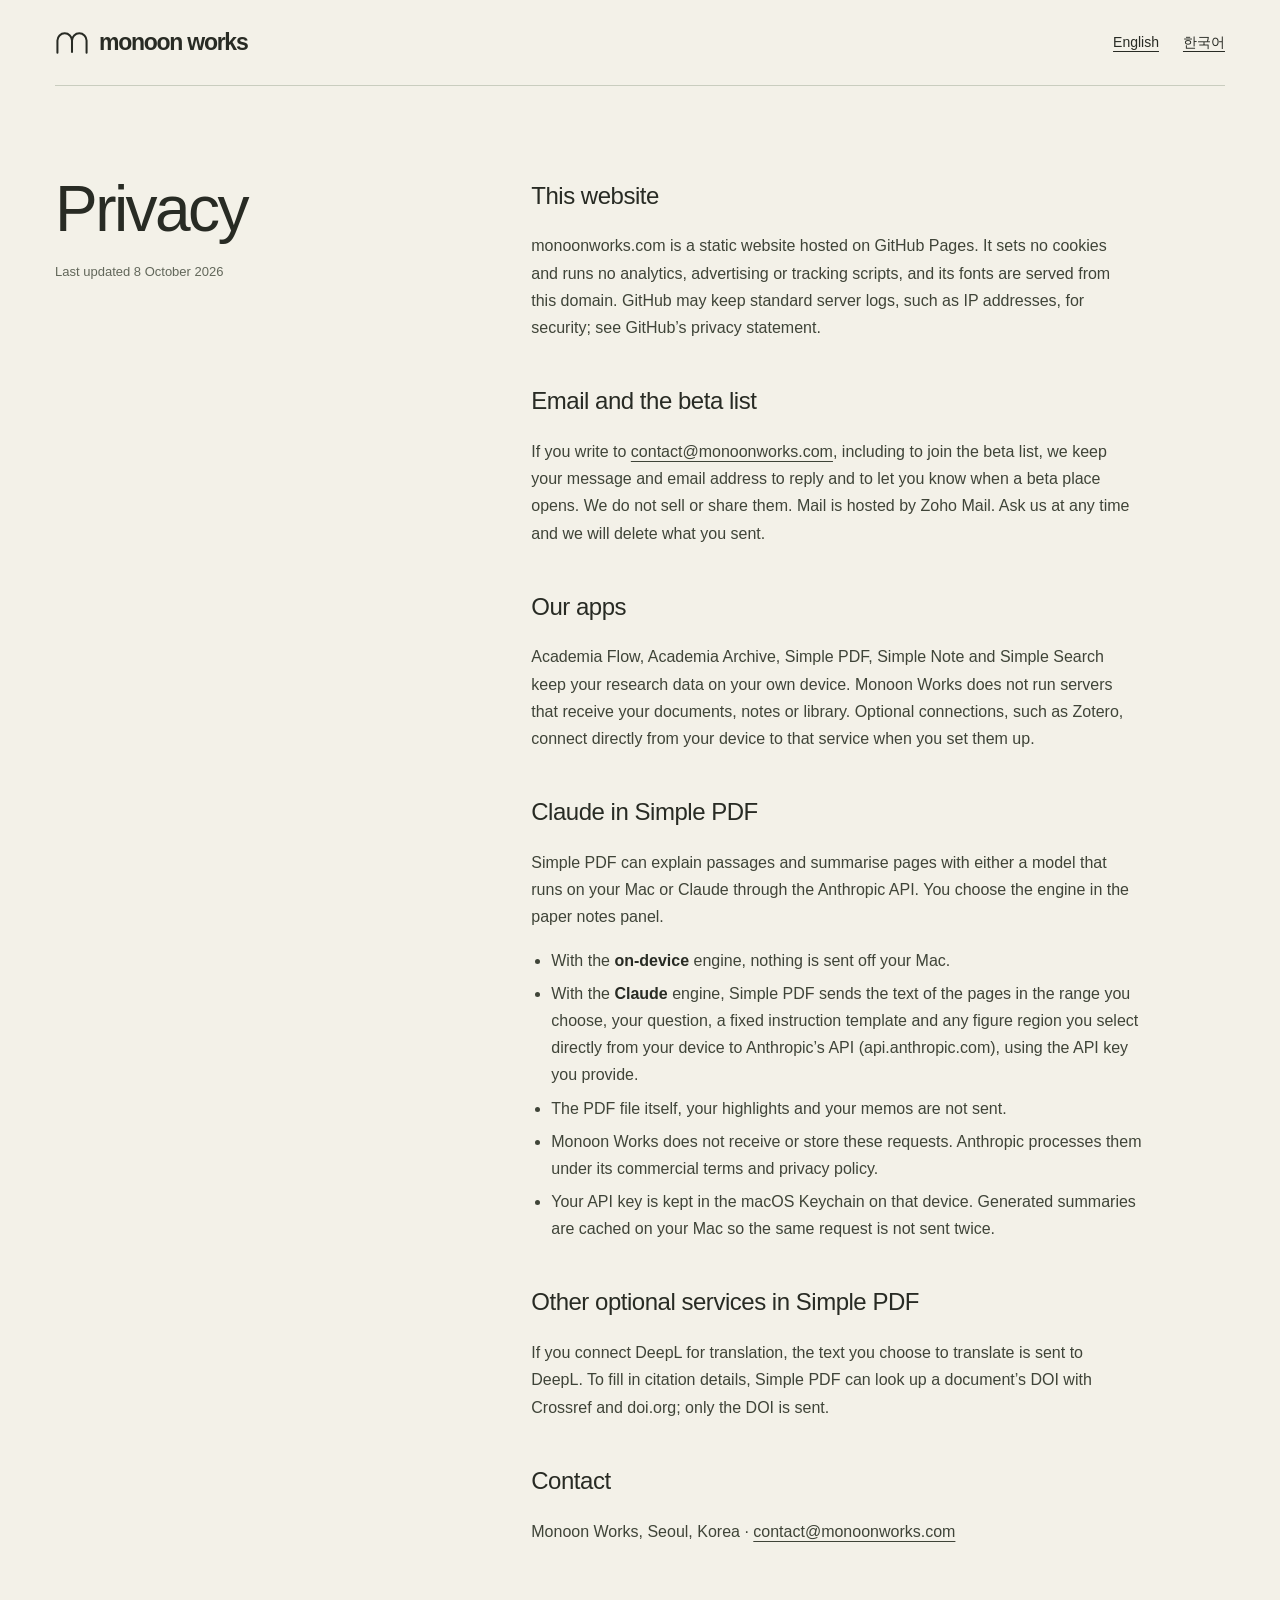
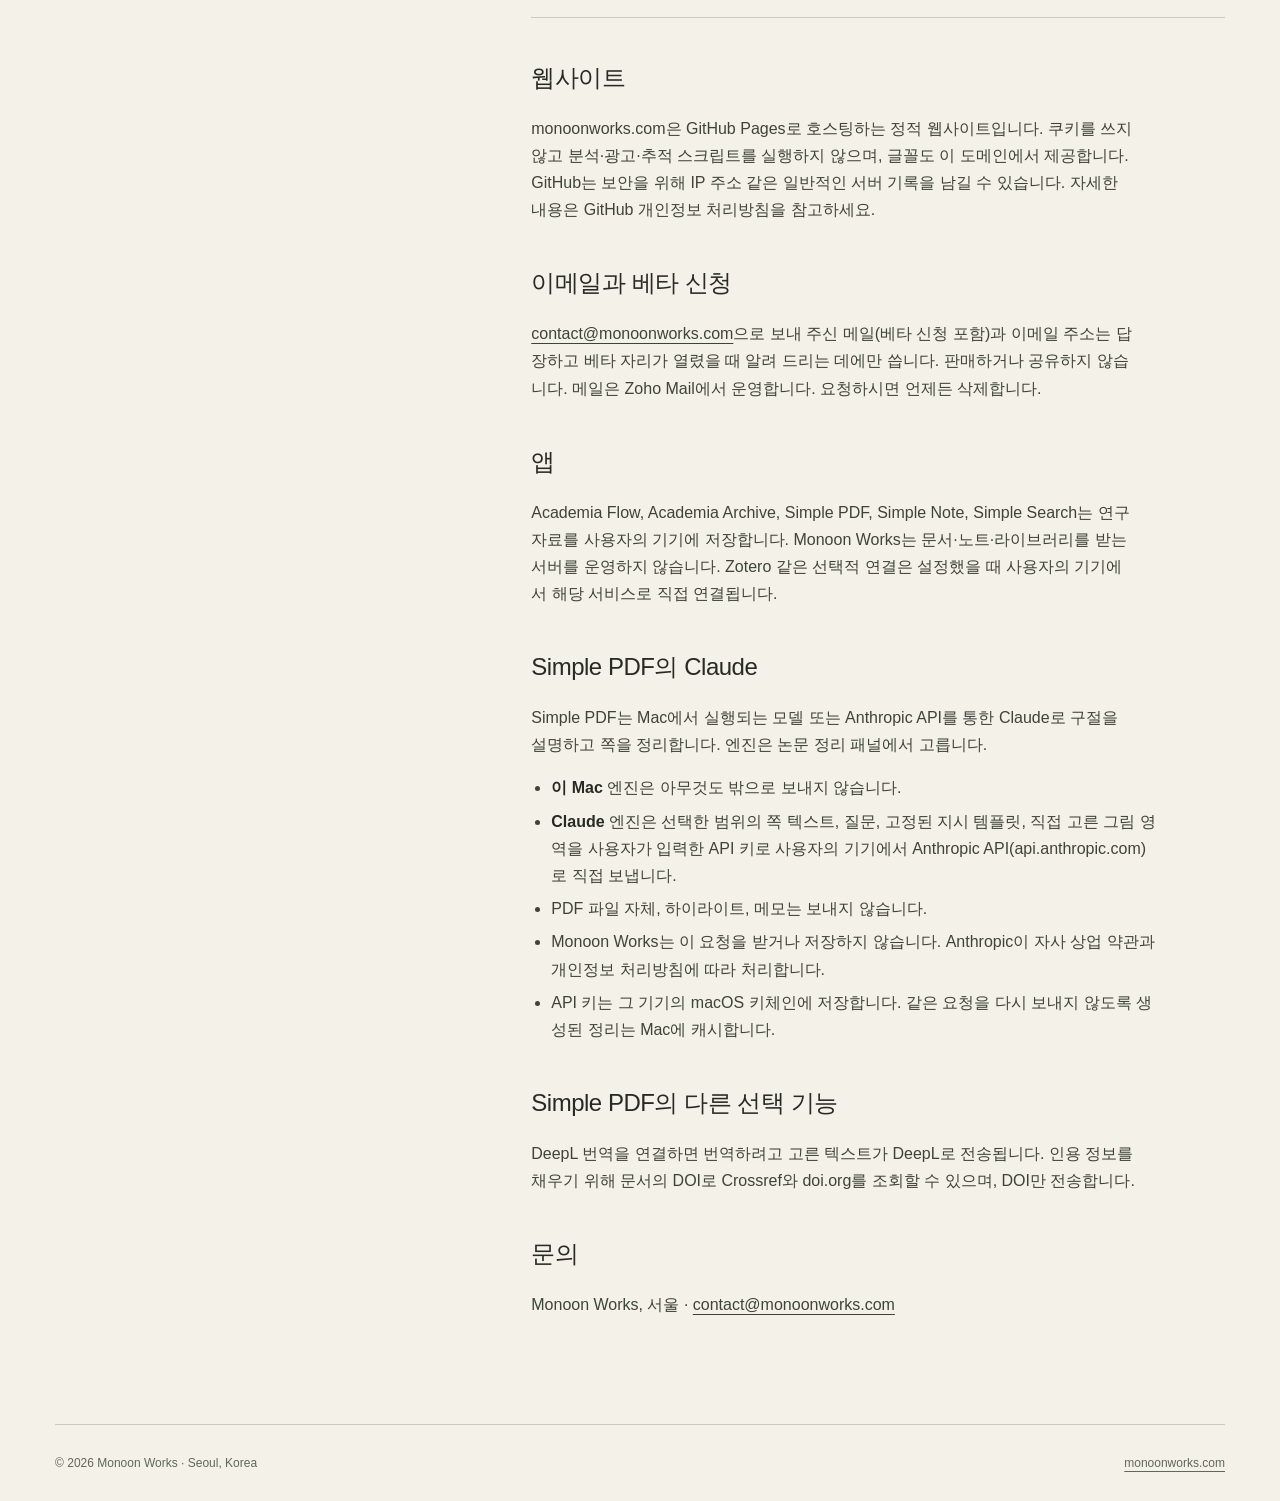
==== privacy.html @ cc3efdac "Launch the v2 design as the main site with Claude, roadmap and beta - Promote the v2 editorial desig" ====
<!doctype html>
<html lang="en">
<head>
<meta charset="utf-8">
<meta name="viewport" content="width=device-width,initial-scale=1">
<meta name="theme-color" content="#f3f1e8">
<meta name="description" content="How Monoon Works handles data on this website, by email, and in its apps, including Claude in Simple PDF.">
<link rel="canonical" href="https://monoonworks.com/privacy.html">
<link rel="icon" href="favicon.svg" type="image/svg+xml">
<title>Privacy — Monoon Works</title>
<style>
@font-face{font-family:Bricolage;src:url('bricolage-regular.ttf') format('truetype');font-weight:400;font-display:swap}
@font-face{font-family:Bricolage;src:url('bricolage-semibold.ttf') format('truetype');font-weight:600;font-display:swap}
:root{--paper:#f3f1e8;--ink:#282b24;--muted:#62675a;--line:#c9cdbf;--accent:#b4482f;--gutter:clamp(20px,4.3vw,72px)}
*{box-sizing:border-box}html,body{margin:0}body{background:var(--paper);color:var(--ink);font:400 16px/1.7 Bricolage,"Apple SD Gothic Neo","Malgun Gothic",sans-serif;-webkit-font-smoothing:antialiased}
a{color:inherit;text-underline-offset:4px;text-decoration-thickness:1px}a:focus-visible{outline:3px solid var(--accent);outline-offset:4px}
.wrap{max-width:1600px;margin-inline:auto;padding-inline:var(--gutter)}
header{height:86px;display:flex;align-items:center;justify-content:space-between;gap:20px;border-bottom:1px solid var(--line)}
.brand{display:flex;align-items:center;gap:10px;text-decoration:none;font-size:23px;font-weight:600;letter-spacing:-.055em}.brand img{width:34px;height:30px}
header nav{display:flex;gap:24px;font-size:14px}
main{display:grid;grid-template-columns:.75fr 1.25fr;gap:60px;padding-block:clamp(56px,7vw,112px)}
h1{font-weight:400;font-size:clamp(40px,5vw,72px);line-height:1.05;letter-spacing:-.04em;margin:0}
.updated{margin-top:18px;font-size:13px;color:var(--muted)}
section+section{margin-top:72px;padding-top:40px;border-top:1px solid var(--line)}
h2{font-weight:400;font-size:24px;letter-spacing:-.02em;margin:40px 0 10px}h2:first-child{margin-top:0}
p,li{max-width:68ch;color:#3f4438}ul{padding-left:20px}li+li{margin-top:6px}strong{font-weight:600;color:var(--ink)}
footer{border-top:1px solid var(--line);padding-block:28px;font-size:12px;color:var(--muted);display:flex;justify-content:space-between;gap:20px;flex-wrap:wrap}
@media(max-width:760px){header{height:72px}.brand{font-size:21px}main{grid-template-columns:1fr;gap:28px}}
</style>
</head>
<body>
<div class="wrap">
<header><a class="brand" href="./"><img src="images/monoon-mark.svg" width="34" height="30" alt=""><span>monoon works</span></a><nav><a href="#en">English</a><a href="#ko" lang="ko">한국어</a></nav></header>
<main>
<div><h1>Privacy</h1><p class="updated">Last updated 8 October 2026</p></div>
<div>
<section id="en">
<h2>This website</h2>
<p>monoonworks.com is a static website hosted on GitHub Pages. It sets no cookies and runs no analytics, advertising or tracking scripts, and its fonts are served from this domain. GitHub may keep standard server logs, such as IP addresses, for security; see GitHub’s privacy statement.</p>
<h2>Email and the beta list</h2>
<p>If you write to <a href="mailto:contact@monoonworks.com">contact@monoonworks.com</a>, including to join the beta list, we keep your message and email address to reply and to let you know when a beta place opens. We do not sell or share them. Mail is hosted by Zoho Mail. Ask us at any time and we will delete what you sent.</p>
<h2>Our apps</h2>
<p>Academia Flow, Academia Archive, Simple PDF, Simple Note and Simple Search keep your research data on your own device. Monoon Works does not run servers that receive your documents, notes or library. Optional connections, such as Zotero, connect directly from your device to that service when you set them up.</p>
<h2>Claude in Simple PDF</h2>
<p>Simple PDF can explain passages and summarise pages with either a model that runs on your Mac or Claude through the Anthropic API. You choose the engine in the paper notes panel.</p>
<ul>
<li>With the <strong>on-device</strong> engine, nothing is sent off your Mac.</li>
<li>With the <strong>Claude</strong> engine, Simple PDF sends the text of the pages in the range you choose, your question, a fixed instruction template and any figure region you select directly from your device to Anthropic’s API (api.anthropic.com), using the API key you provide.</li>
<li>The PDF file itself, your highlights and your memos are not sent.</li>
<li>Monoon Works does not receive or store these requests. Anthropic processes them under its commercial terms and privacy policy.</li>
<li>Your API key is kept in the macOS Keychain on that device. Generated summaries are cached on your Mac so the same request is not sent twice.</li>
</ul>
<h2>Other optional services in Simple PDF</h2>
<p>If you connect DeepL for translation, the text you choose to translate is sent to DeepL. To fill in citation details, Simple PDF can look up a document’s DOI with Crossref and doi.org; only the DOI is sent.</p>
<h2>Contact</h2>
<p>Monoon Works, Seoul, Korea · <a href="mailto:contact@monoonworks.com">contact@monoonworks.com</a></p>
</section>
<section id="ko" lang="ko">
<h2>웹사이트</h2>
<p>monoonworks.com은 GitHub Pages로 호스팅하는 정적 웹사이트입니다. 쿠키를 쓰지 않고 분석·광고·추적 스크립트를 실행하지 않으며, 글꼴도 이 도메인에서 제공합니다. GitHub는 보안을 위해 IP 주소 같은 일반적인 서버 기록을 남길 수 있습니다. 자세한 내용은 GitHub 개인정보 처리방침을 참고하세요.</p>
<h2>이메일과 베타 신청</h2>
<p><a href="mailto:contact@monoonworks.com">contact@monoonworks.com</a>으로 보내 주신 메일(베타 신청 포함)과 이메일 주소는 답장하고 베타 자리가 열렸을 때 알려 드리는 데에만 씁니다. 판매하거나 공유하지 않습니다. 메일은 Zoho Mail에서 운영합니다. 요청하시면 언제든 삭제합니다.</p>
<h2>앱</h2>
<p>Academia Flow, Academia Archive, Simple PDF, Simple Note, Simple Search는 연구 자료를 사용자의 기기에 저장합니다. Monoon Works는 문서·노트·라이브러리를 받는 서버를 운영하지 않습니다. Zotero 같은 선택적 연결은 설정했을 때 사용자의 기기에서 해당 서비스로 직접 연결됩니다.</p>
<h2>Simple PDF의 Claude</h2>
<p>Simple PDF는 Mac에서 실행되는 모델 또는 Anthropic API를 통한 Claude로 구절을 설명하고 쪽을 정리합니다. 엔진은 논문 정리 패널에서 고릅니다.</p>
<ul>
<li><strong>이 Mac</strong> 엔진은 아무것도 밖으로 보내지 않습니다.</li>
<li><strong>Claude</strong> 엔진은 선택한 범위의 쪽 텍스트, 질문, 고정된 지시 템플릿, 직접 고른 그림 영역을 사용자가 입력한 API 키로 사용자의 기기에서 Anthropic API(api.anthropic.com)로 직접 보냅니다.</li>
<li>PDF 파일 자체, 하이라이트, 메모는 보내지 않습니다.</li>
<li>Monoon Works는 이 요청을 받거나 저장하지 않습니다. Anthropic이 자사 상업 약관과 개인정보 처리방침에 따라 처리합니다.</li>
<li>API 키는 그 기기의 macOS 키체인에 저장합니다. 같은 요청을 다시 보내지 않도록 생성된 정리는 Mac에 캐시합니다.</li>
</ul>
<h2>Simple PDF의 다른 선택 기능</h2>
<p>DeepL 번역을 연결하면 번역하려고 고른 텍스트가 DeepL로 전송됩니다. 인용 정보를 채우기 위해 문서의 DOI로 Crossref와 doi.org를 조회할 수 있으며, DOI만 전송합니다.</p>
<h2>문의</h2>
<p>Monoon Works, 서울 · <a href="mailto:contact@monoonworks.com">contact@monoonworks.com</a></p>
</section>
</div>
</main>
<footer><span>© 2026 Monoon Works · Seoul, Korea</span><a href="./">monoonworks.com</a></footer>
</div>
</body>
</html>
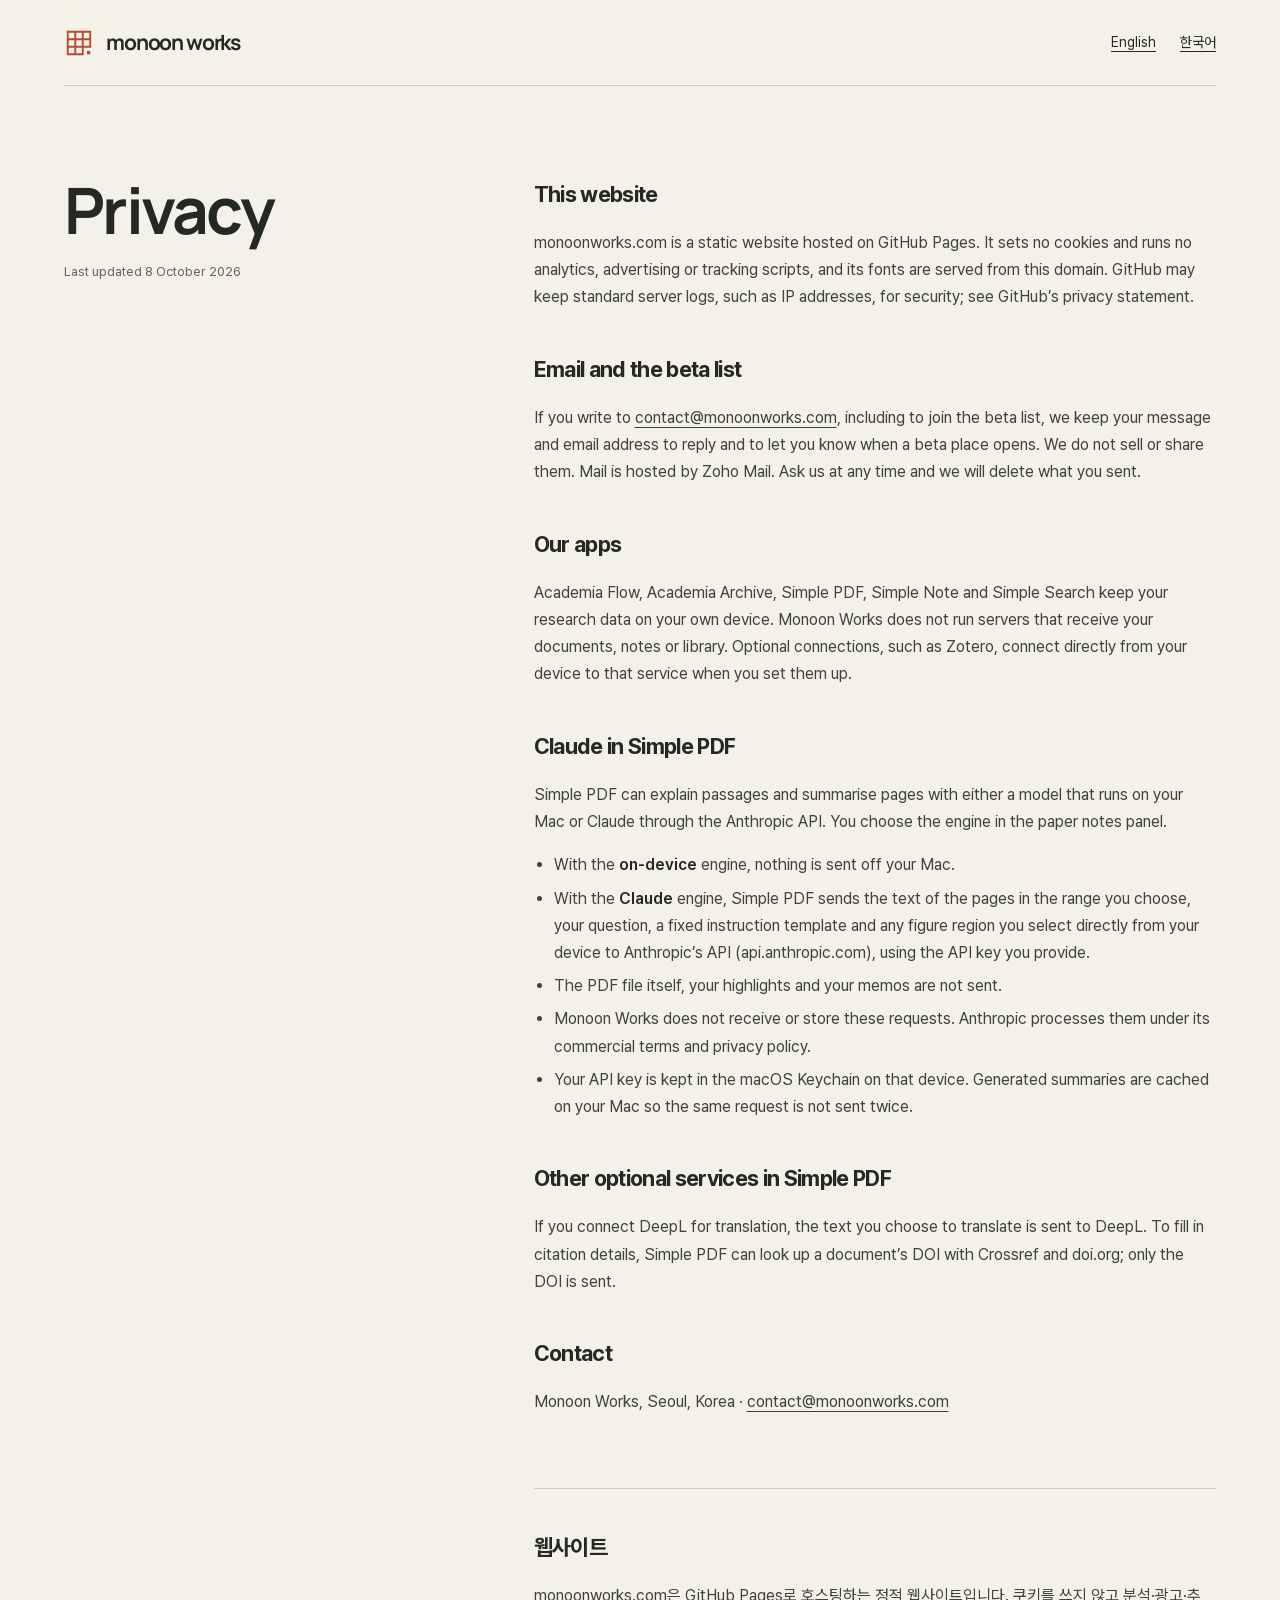
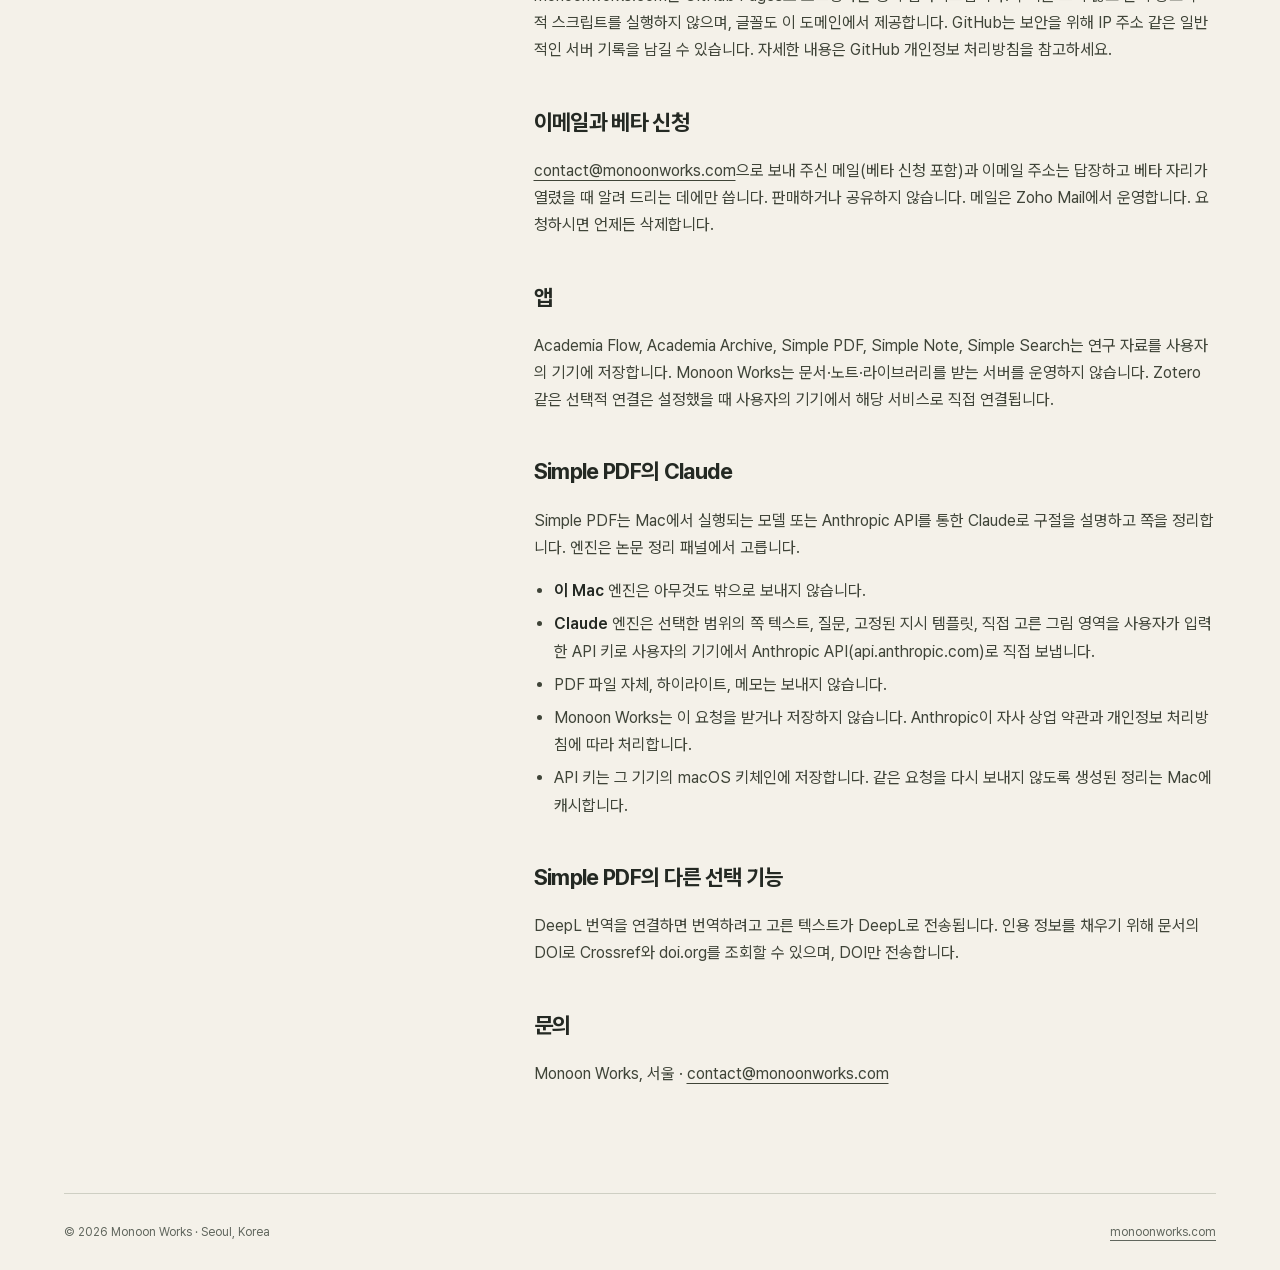
==== commit d1b701f9: "Rebuild the site on the brand book: the grid, the dot, and the thread - New visual world from "Monoo" ====
--- a/privacy.html
+++ b/privacy.html
@@ -9,20 +9,20 @@
 <link rel="icon" href="favicon.svg" type="image/svg+xml">
 <title>Privacy — Monoon Works</title>
 <style>
-@font-face{font-family:Bricolage;src:url('bricolage-regular.ttf') format('truetype');font-weight:400;font-display:swap}
-@font-face{font-family:Bricolage;src:url('bricolage-semibold.ttf') format('truetype');font-weight:600;font-display:swap}
-:root{--paper:#f3f1e8;--ink:#282b24;--muted:#62675a;--line:#c9cdbf;--accent:#b4482f;--gutter:clamp(20px,4.3vw,72px)}
-*{box-sizing:border-box}html,body{margin:0}body{background:var(--paper);color:var(--ink);font:400 16px/1.7 Bricolage,"Apple SD Gothic Neo","Malgun Gothic",sans-serif;-webkit-font-smoothing:antialiased}
+@font-face{font-family:Manrope;src:url('fonts/manrope-bold.woff2') format('woff2');font-weight:700;font-display:swap}
+@font-face{font-family:Pretendard;src:url('fonts/pretendard-subset.woff2') format('woff2');font-weight:300 800;font-display:swap}
+:root{--paper:#F4F1E9;--ink:#242923;--muted:#60665D;--line:#CECFC3;--accent:#B44B34;--gutter:clamp(22px,5vw,80px)}
+*{box-sizing:border-box}html,body{margin:0}body{background:var(--paper);color:var(--ink);font:400 16px/1.7 Pretendard,Manrope,"Apple SD Gothic Neo",sans-serif;-webkit-font-smoothing:antialiased}
 a{color:inherit;text-underline-offset:4px;text-decoration-thickness:1px}a:focus-visible{outline:3px solid var(--accent);outline-offset:4px}
 .wrap{max-width:1600px;margin-inline:auto;padding-inline:var(--gutter)}
 header{height:86px;display:flex;align-items:center;justify-content:space-between;gap:20px;border-bottom:1px solid var(--line)}
-.brand{display:flex;align-items:center;gap:10px;text-decoration:none;font-size:23px;font-weight:600;letter-spacing:-.055em}.brand img{width:34px;height:30px}
+.brand{display:flex;align-items:center;gap:12px;text-decoration:none;font:700 21px/1 Manrope,sans-serif;letter-spacing:-.055em}.brand img{width:30px;height:30px}
 header nav{display:flex;gap:24px;font-size:14px}
 main{display:grid;grid-template-columns:.75fr 1.25fr;gap:60px;padding-block:clamp(56px,7vw,112px)}
-h1{font-weight:400;font-size:clamp(40px,5vw,72px);line-height:1.05;letter-spacing:-.04em;margin:0}
+h1{font:700 clamp(40px,5vw,72px)/1.05 Manrope,sans-serif;letter-spacing:-.04em;margin:0}
 .updated{margin-top:18px;font-size:13px;color:var(--muted)}
 section+section{margin-top:72px;padding-top:40px;border-top:1px solid var(--line)}
-h2{font-weight:400;font-size:24px;letter-spacing:-.02em;margin:40px 0 10px}h2:first-child{margin-top:0}
+h2{font-weight:700;font-size:22px;letter-spacing:-.03em;margin:40px 0 10px}h2:first-child{margin-top:0}
 p,li{max-width:68ch;color:#3f4438}ul{padding-left:20px}li+li{margin-top:6px}strong{font-weight:600;color:var(--ink)}
 footer{border-top:1px solid var(--line);padding-block:28px;font-size:12px;color:var(--muted);display:flex;justify-content:space-between;gap:20px;flex-wrap:wrap}
 @media(max-width:760px){header{height:72px}.brand{font-size:21px}main{grid-template-columns:1fr;gap:28px}}
@@ -30,7 +30,7 @@
 </head>
 <body>
 <div class="wrap">
-<header><a class="brand" href="./"><img src="images/monoon-mark.svg" width="34" height="30" alt=""><span>monoon works</span></a><nav><a href="#en">English</a><a href="#ko" lang="ko">한국어</a></nav></header>
+<header><a class="brand" href="./"><img src="images/mark-monoon.svg" width="30" height="30" alt=""><span>monoon works</span></a><nav><a href="#en">English</a><a href="#ko" lang="ko">한국어</a></nav></header>
 <main>
 <div><h1>Privacy</h1><p class="updated">Last updated 8 October 2026</p></div>
 <div>
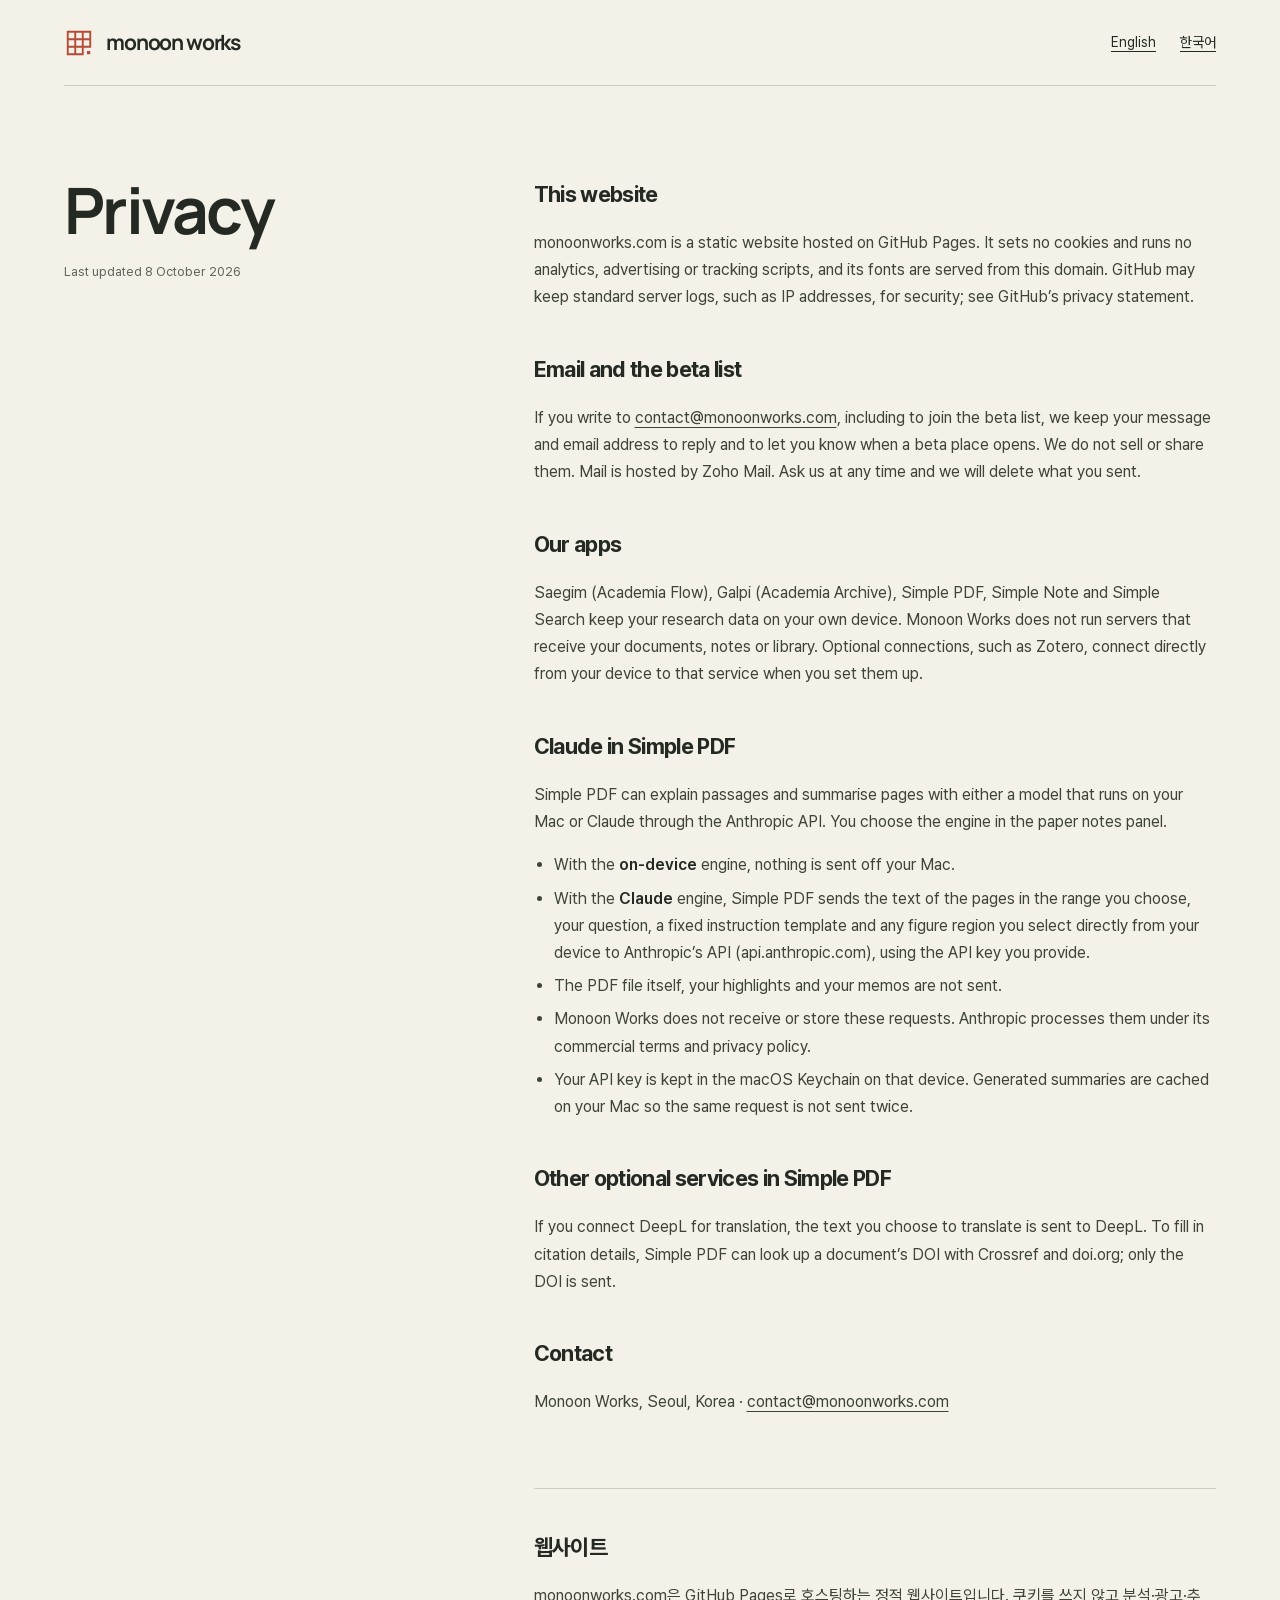
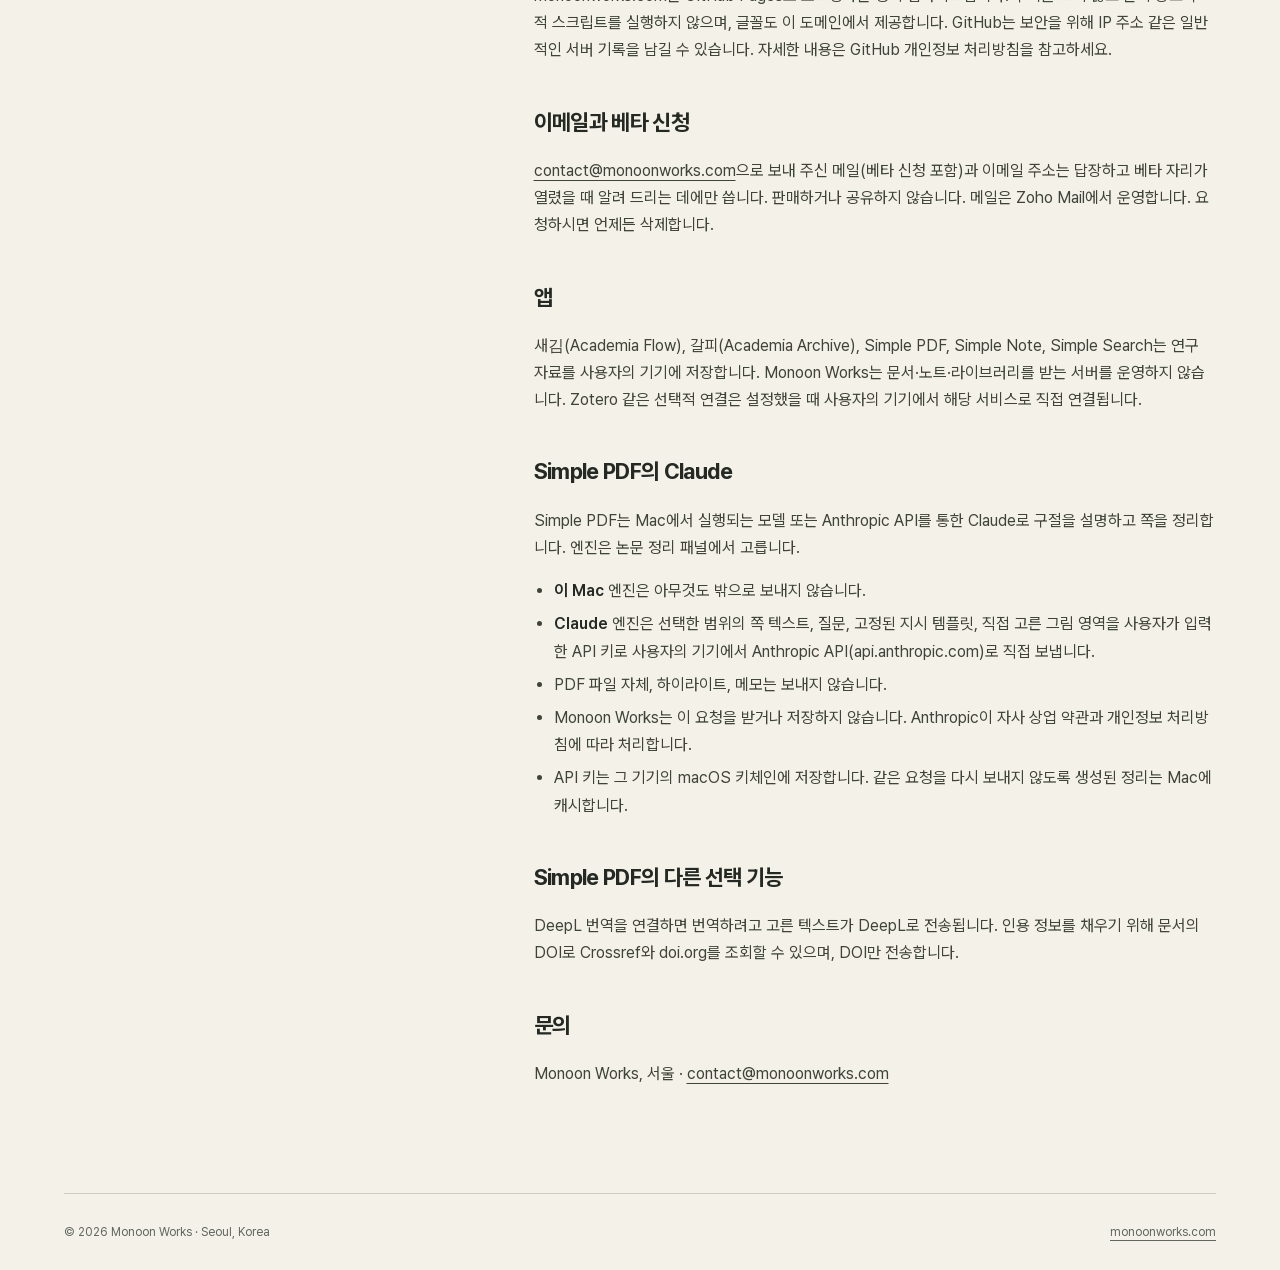
==== commit f5ee4fa7: "Name the products Saegim and Galpi in English as well The apps still carry the working titles Academ" ====
--- a/privacy.html
+++ b/privacy.html
@@ -40,7 +40,7 @@
 <h2>Email and the beta list</h2>
 <p>If you write to <a href="mailto:contact@monoonworks.com">contact@monoonworks.com</a>, including to join the beta list, we keep your message and email address to reply and to let you know when a beta place opens. We do not sell or share them. Mail is hosted by Zoho Mail. Ask us at any time and we will delete what you sent.</p>
 <h2>Our apps</h2>
-<p>Academia Flow, Academia Archive, Simple PDF, Simple Note and Simple Search keep your research data on your own device. Monoon Works does not run servers that receive your documents, notes or library. Optional connections, such as Zotero, connect directly from your device to that service when you set them up.</p>
+<p>Saegim (Academia Flow), Galpi (Academia Archive), Simple PDF, Simple Note and Simple Search keep your research data on your own device. Monoon Works does not run servers that receive your documents, notes or library. Optional connections, such as Zotero, connect directly from your device to that service when you set them up.</p>
 <h2>Claude in Simple PDF</h2>
 <p>Simple PDF can explain passages and summarise pages with either a model that runs on your Mac or Claude through the Anthropic API. You choose the engine in the paper notes panel.</p>
 <ul>
@@ -61,7 +61,7 @@
 <h2>이메일과 베타 신청</h2>
 <p><a href="mailto:contact@monoonworks.com">contact@monoonworks.com</a>으로 보내 주신 메일(베타 신청 포함)과 이메일 주소는 답장하고 베타 자리가 열렸을 때 알려 드리는 데에만 씁니다. 판매하거나 공유하지 않습니다. 메일은 Zoho Mail에서 운영합니다. 요청하시면 언제든 삭제합니다.</p>
 <h2>앱</h2>
-<p>Academia Flow, Academia Archive, Simple PDF, Simple Note, Simple Search는 연구 자료를 사용자의 기기에 저장합니다. Monoon Works는 문서·노트·라이브러리를 받는 서버를 운영하지 않습니다. Zotero 같은 선택적 연결은 설정했을 때 사용자의 기기에서 해당 서비스로 직접 연결됩니다.</p>
+<p>새김(Academia Flow), 갈피(Academia Archive), Simple PDF, Simple Note, Simple Search는 연구 자료를 사용자의 기기에 저장합니다. Monoon Works는 문서·노트·라이브러리를 받는 서버를 운영하지 않습니다. Zotero 같은 선택적 연결은 설정했을 때 사용자의 기기에서 해당 서비스로 직접 연결됩니다.</p>
 <h2>Simple PDF의 Claude</h2>
 <p>Simple PDF는 Mac에서 실행되는 모델 또는 Anthropic API를 통한 Claude로 구절을 설명하고 쪽을 정리합니다. 엔진은 논문 정리 패널에서 고릅니다.</p>
 <ul>
